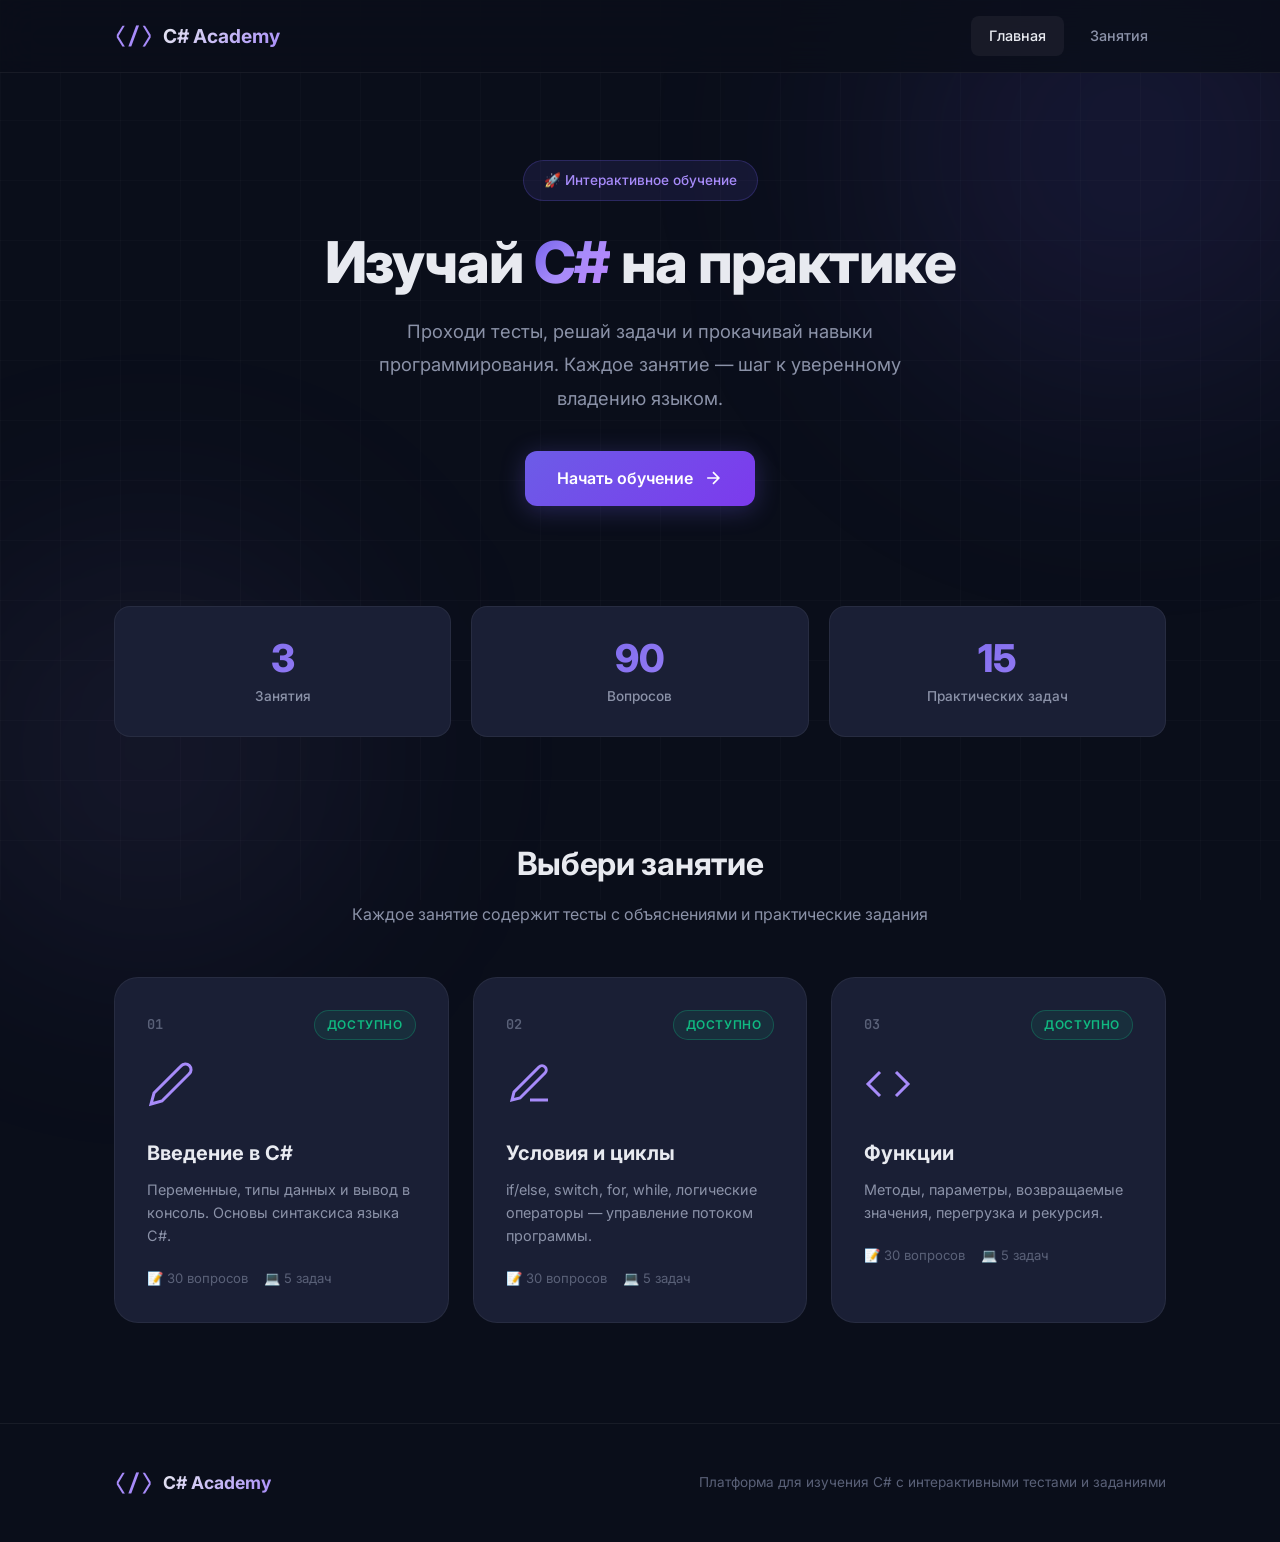
==== index.html @ c6ba6c0a "first commit" ====
<!DOCTYPE html>
<html lang="ru">
<head>
    <meta charset="UTF-8">
    <meta name="viewport" content="width=device-width, initial-scale=1.0">
    <title>C# Academy — Тестирование и практика</title>
    <meta name="description" content="Интерактивная платформа для изучения C#. Тесты, задания и практика по программированию.">
    <link rel="preconnect" href="https://fonts.googleapis.com">
    <link rel="preconnect" href="https://fonts.gstatic.com" crossorigin>
    <link href="https://fonts.googleapis.com/css2?family=Inter:wght@300;400;500;600;700;800&family=JetBrains+Mono:wght@400;500;600&display=swap" rel="stylesheet">
    <link rel="stylesheet" href="style.css">
</head>
<body>
    <!-- Animated background -->
    <div class="bg-grid"></div>
    <div class="bg-glow bg-glow-1"></div>
    <div class="bg-glow bg-glow-2"></div>

    <!-- Header -->
    <header class="header">
        <div class="container">
            <a href="index.html" class="logo">
                <span class="logo-icon">⟨/⟩</span>
                <span class="logo-text">C# Academy</span>
            </a>
            <nav class="nav">
                <a href="index.html" class="nav-link active">Главная</a>
                <a href="#lessons" class="nav-link">Занятия</a>
            </nav>
        </div>
    </header>

    <!-- Hero Section -->
    <section class="hero">
        <div class="container">
            <div class="hero-badge">🚀 Интерактивное обучение</div>
            <h1 class="hero-title">
                Изучай <span class="gradient-text">C#</span> на практике
            </h1>
            <p class="hero-subtitle">
                Проходи тесты, решай задачи и прокачивай навыки программирования. 
                Каждое занятие — шаг к уверенному владению языком.
            </p>
            <a href="#lessons" class="hero-btn">
                <span>Начать обучение</span>
                <svg width="20" height="20" viewBox="0 0 24 24" fill="none" stroke="currentColor" stroke-width="2">
                    <path d="M5 12h14M12 5l7 7-7 7"/>
                </svg>
            </a>
        </div>
    </section>

    <!-- Stats -->
    <section class="stats">
        <div class="container">
            <div class="stats-grid">
                <div class="stat-card">
                    <div class="stat-number">3</div>
                    <div class="stat-label">Занятия</div>
                </div>
                <div class="stat-card">
                    <div class="stat-number">90</div>
                    <div class="stat-label">Вопросов</div>
                </div>
                <div class="stat-card">
                    <div class="stat-number">15</div>
                    <div class="stat-label">Практических задач</div>
                </div>
            </div>
        </div>
    </section>

    <!-- Lessons -->
    <section class="lessons" id="lessons">
        <div class="container">
            <h2 class="section-title">Выбери занятие</h2>
            <p class="section-subtitle">Каждое занятие содержит тесты с объяснениями и практические задания</p>
            
            <div class="lessons-grid">
                <!-- Lesson 1 -->
                <a href="lesson1.html" class="lesson-card" style="--delay: 0.1s">
                    <div class="lesson-card-header">
                        <span class="lesson-number">01</span>
                        <span class="lesson-status available">Доступно</span>
                    </div>
                    <div class="lesson-card-icon">
                        <svg width="48" height="48" viewBox="0 0 24 24" fill="none" stroke="currentColor" stroke-width="1.5">
                            <path d="M17 3a2.85 2.83 0 1 1 4 4L7.5 20.5 2 22l1.5-5.5Z"/>
                        </svg>
                    </div>
                    <h3 class="lesson-card-title">Введение в C#</h3>
                    <p class="lesson-card-desc">Переменные, типы данных и вывод в консоль. Основы синтаксиса языка C#.</p>
                    <div class="lesson-card-meta">
                        <span>📝 30 вопросов</span>
                        <span>💻 5 задач</span>
                    </div>
                    <div class="lesson-card-arrow">
                        <svg width="24" height="24" viewBox="0 0 24 24" fill="none" stroke="currentColor" stroke-width="2">
                            <path d="M5 12h14M12 5l7 7-7 7"/>
                        </svg>
                    </div>
                </a>

                <!-- Lesson 2 -->
                <a href="lesson2.html" class="lesson-card" style="--delay: 0.2s">
                    <div class="lesson-card-header">
                        <span class="lesson-number">02</span>
                        <span class="lesson-status available">Доступно</span>
                    </div>
                    <div class="lesson-card-icon">
                        <svg width="48" height="48" viewBox="0 0 24 24" fill="none" stroke="currentColor" stroke-width="1.5">
                            <path d="M12 20h9"/><path d="M16.5 3.5a2.12 2.12 0 0 1 3 3L7 19l-4 1 1-4Z"/>
                        </svg>
                    </div>
                    <h3 class="lesson-card-title">Условия и циклы</h3>
                    <p class="lesson-card-desc">if/else, switch, for, while, логические операторы — управление потоком программы.</p>
                    <div class="lesson-card-meta">
                        <span>📝 30 вопросов</span>
                        <span>💻 5 задач</span>
                    </div>
                    <div class="lesson-card-arrow">
                        <svg width="24" height="24" viewBox="0 0 24 24" fill="none" stroke="currentColor" stroke-width="2">
                            <path d="M5 12h14M12 5l7 7-7 7"/>
                        </svg>
                    </div>
                </a>

                <!-- Lesson 3 -->
                <a href="lesson3.html" class="lesson-card" style="--delay: 0.3s">
                    <div class="lesson-card-header">
                        <span class="lesson-number">03</span>
                        <span class="lesson-status available">Доступно</span>
                    </div>
                    <div class="lesson-card-icon">
                        <svg width="48" height="48" viewBox="0 0 24 24" fill="none" stroke="currentColor" stroke-width="1.5">
                            <polyline points="16 18 22 12 16 6"/>
                            <polyline points="8 6 2 12 8 18"/>
                        </svg>
                    </div>
                    <h3 class="lesson-card-title">Функции</h3>
                    <p class="lesson-card-desc">Методы, параметры, возвращаемые значения, перегрузка и рекурсия.</p>
                    <div class="lesson-card-meta">
                        <span>📝 30 вопросов</span>
                        <span>💻 5 задач</span>
                    </div>
                    <div class="lesson-card-arrow">
                        <svg width="24" height="24" viewBox="0 0 24 24" fill="none" stroke="currentColor" stroke-width="2">
                            <path d="M5 12h14M12 5l7 7-7 7"/>
                        </svg>
                    </div>
                </a>
            </div>
        </div>
    </section>

    <!-- Footer -->
    <footer class="footer">
        <div class="container">
            <div class="footer-content">
                <div class="footer-logo">
                    <span class="logo-icon">⟨/⟩</span>
                    <span class="logo-text">C# Academy</span>
                </div>
                <p class="footer-text">Платформа для изучения C# с интерактивными тестами и заданиями</p>
            </div>
        </div>
    </footer>

    <script src="script.js"></script>
</body>
</html>
---- style.css ----
/* ===== Design Tokens ===== */
:root {
    /* Colors */
    --bg-primary: #0a0e1a;
    --bg-secondary: #111827;
    --bg-card: #1a1f35;
    --bg-card-hover: #222845;
    --bg-code: #0d1117;

    --text-primary: #e8eaf0;
    --text-secondary: #8b92a8;
    --text-muted: #5a6178;

    --accent-primary: #6c5ce7;
    --accent-secondary: #a78bfa;
    --accent-glow: rgba(108, 92, 231, 0.3);

    --success: #10b981;
    --success-bg: rgba(16, 185, 129, 0.1);
    --success-border: rgba(16, 185, 129, 0.3);

    --error: #ef4444;
    --error-bg: rgba(239, 68, 68, 0.1);
    --error-border: rgba(239, 68, 68, 0.3);

    --warning: #f59e0b;

    --border: rgba(255, 255, 255, 0.06);
    --border-hover: rgba(255, 255, 255, 0.12);

    /* Typography */
    --font-main: 'Inter', -apple-system, BlinkMacSystemFont, sans-serif;
    --font-mono: 'JetBrains Mono', 'Fira Code', monospace;

    /* Spacing */
    --container-width: 1100px;
    --section-gap: 100px;

    /* Radius */
    --radius-sm: 8px;
    --radius-md: 12px;
    --radius-lg: 16px;
    --radius-xl: 24px;

    /* Transitions */
    --transition: 0.3s cubic-bezier(0.4, 0, 0.2, 1);
    --transition-bounce: 0.5s cubic-bezier(0.34, 1.56, 0.64, 1);
}

/* ===== Reset & Base ===== */
*,
*::before,
*::after {
    margin: 0;
    padding: 0;
    box-sizing: border-box;
}

html {
    scroll-behavior: smooth;
    scrollbar-width: thin;
    scrollbar-color: var(--accent-primary) var(--bg-secondary);
}

body {
    font-family: var(--font-main);
    background: var(--bg-primary);
    color: var(--text-primary);
    line-height: 1.7;
    min-height: 100vh;
    overflow-x: hidden;
    -webkit-font-smoothing: antialiased;
}

a {
    text-decoration: none;
    color: inherit;
}

img {
    max-width: 100%;
}

/* ===== Animated Background ===== */
.bg-grid {
    position: fixed;
    inset: 0;
    background-image:
        linear-gradient(rgba(255, 255, 255, 0.02) 1px, transparent 1px),
        linear-gradient(90deg, rgba(255, 255, 255, 0.02) 1px, transparent 1px);
    background-size: 60px 60px;
    z-index: 0;
    pointer-events: none;
}

.bg-glow {
    position: fixed;
    border-radius: 50%;
    filter: blur(120px);
    z-index: 0;
    pointer-events: none;
    animation: floatGlow 15s ease-in-out infinite alternate;
}

.bg-glow-1 {
    width: 500px;
    height: 500px;
    background: rgba(108, 92, 231, 0.12);
    top: -100px;
    right: -100px;
}

.bg-glow-2 {
    width: 400px;
    height: 400px;
    background: rgba(167, 139, 250, 0.08);
    bottom: -50px;
    left: -50px;
    animation-delay: -7s;
}

@keyframes floatGlow {
    0% { transform: translate(0, 0) scale(1); }
    100% { transform: translate(40px, -40px) scale(1.15); }
}

/* ===== Container ===== */
.container {
    max-width: var(--container-width);
    margin: 0 auto;
    padding: 0 24px;
    position: relative;
    z-index: 1;
}

/* ===== Header ===== */
.header {
    position: fixed;
    top: 0;
    left: 0;
    right: 0;
    z-index: 100;
    padding: 16px 0;
    background: rgba(10, 14, 26, 0.8);
    backdrop-filter: blur(20px);
    border-bottom: 1px solid var(--border);
    transition: var(--transition);
}

.header .container {
    display: flex;
    align-items: center;
    justify-content: space-between;
}

.logo {
    display: flex;
    align-items: center;
    gap: 10px;
    font-weight: 700;
    font-size: 1.2rem;
    transition: var(--transition);
}

.logo:hover {
    transform: scale(1.03);
}

.logo-icon {
    font-family: var(--font-mono);
    color: var(--accent-secondary);
    font-size: 1.4rem;
}

.logo-text {
    background: linear-gradient(135deg, var(--text-primary), var(--accent-secondary));
    -webkit-background-clip: text;
    -webkit-text-fill-color: transparent;
    background-clip: text;
}

.nav {
    display: flex;
    gap: 8px;
}

.nav-link {
    padding: 8px 18px;
    border-radius: var(--radius-sm);
    font-size: 0.9rem;
    font-weight: 500;
    color: var(--text-secondary);
    transition: var(--transition);
}

.nav-link:hover,
.nav-link.active {
    color: var(--text-primary);
    background: rgba(255, 255, 255, 0.05);
}

/* ===== Hero ===== */
.hero {
    padding: 160px 0 60px;
    text-align: center;
}

.hero-badge {
    display: inline-block;
    padding: 8px 20px;
    background: rgba(108, 92, 231, 0.12);
    border: 1px solid rgba(108, 92, 231, 0.25);
    border-radius: 50px;
    font-size: 0.85rem;
    font-weight: 500;
    color: var(--accent-secondary);
    margin-bottom: 28px;
    animation: fadeInUp 0.6s ease-out;
}

.hero-title {
    font-size: clamp(2.4rem, 5vw, 3.6rem);
    font-weight: 800;
    line-height: 1.15;
    margin-bottom: 20px;
    letter-spacing: -0.02em;
    animation: fadeInUp 0.6s ease-out 0.1s both;
}

.gradient-text {
    background: linear-gradient(135deg, var(--accent-primary), var(--accent-secondary), #c084fc);
    -webkit-background-clip: text;
    -webkit-text-fill-color: transparent;
    background-clip: text;
}

.hero-subtitle {
    font-size: 1.15rem;
    color: var(--text-secondary);
    max-width: 560px;
    margin: 0 auto 36px;
    line-height: 1.8;
    animation: fadeInUp 0.6s ease-out 0.2s both;
}

.hero-btn {
    display: inline-flex;
    align-items: center;
    gap: 10px;
    padding: 14px 32px;
    background: linear-gradient(135deg, var(--accent-primary), #7c3aed);
    color: white;
    font-weight: 600;
    font-size: 1rem;
    border-radius: var(--radius-md);
    transition: var(--transition);
    box-shadow: 0 4px 24px rgba(108, 92, 231, 0.3);
    animation: fadeInUp 0.6s ease-out 0.3s both;
}

.hero-btn:hover {
    transform: translateY(-2px);
    box-shadow: 0 8px 32px rgba(108, 92, 231, 0.45);
}

/* ===== Stats ===== */
.stats {
    padding: 40px 0 var(--section-gap);
}

.stats-grid {
    display: grid;
    grid-template-columns: repeat(3, 1fr);
    gap: 20px;
}

.stat-card {
    text-align: center;
    padding: 28px 20px;
    background: var(--bg-card);
    border: 1px solid var(--border);
    border-radius: var(--radius-lg);
    transition: var(--transition);
}

.stat-card:hover {
    border-color: var(--border-hover);
    transform: translateY(-2px);
}

.stat-number {
    font-size: 2.4rem;
    font-weight: 800;
    background: linear-gradient(135deg, var(--accent-primary), var(--accent-secondary));
    -webkit-background-clip: text;
    -webkit-text-fill-color: transparent;
    background-clip: text;
    line-height: 1.2;
}

.stat-label {
    font-size: 0.85rem;
    color: var(--text-secondary);
    margin-top: 4px;
    font-weight: 500;
}

/* ===== Lessons ===== */
.lessons {
    padding-bottom: var(--section-gap);
}

.section-title {
    font-size: 2rem;
    font-weight: 700;
    text-align: center;
    margin-bottom: 10px;
    letter-spacing: -0.01em;
}

.section-subtitle {
    text-align: center;
    color: var(--text-secondary);
    font-size: 1rem;
    margin-bottom: 48px;
}

.lessons-grid {
    display: grid;
    grid-template-columns: repeat(auto-fill, minmax(320px, 1fr));
    gap: 24px;
}

.lesson-card {
    position: relative;
    padding: 32px;
    background: var(--bg-card);
    border: 1px solid var(--border);
    border-radius: var(--radius-xl);
    transition: var(--transition);
    overflow: hidden;
    animation: fadeInUp 0.6s ease-out calc(var(--delay, 0s)) both;
}

.lesson-card::before {
    content: '';
    position: absolute;
    inset: 0;
    background: linear-gradient(135deg, rgba(108, 92, 231, 0.05), transparent 60%);
    opacity: 0;
    transition: var(--transition);
}

.lesson-card:not(.locked):hover {
    border-color: rgba(108, 92, 231, 0.3);
    transform: translateY(-4px);
    box-shadow: 0 12px 40px rgba(108, 92, 231, 0.12);
}

.lesson-card:not(.locked):hover::before {
    opacity: 1;
}

.lesson-card.locked {
    opacity: 0.5;
    cursor: not-allowed;
}

.lesson-card-header {
    display: flex;
    align-items: center;
    justify-content: space-between;
    margin-bottom: 20px;
    position: relative;
    z-index: 1;
}

.lesson-number {
    font-family: var(--font-mono);
    font-size: 0.85rem;
    font-weight: 600;
    color: var(--text-muted);
}

.lesson-status {
    padding: 4px 12px;
    border-radius: 50px;
    font-size: 0.75rem;
    font-weight: 600;
    text-transform: uppercase;
    letter-spacing: 0.05em;
}

.lesson-status.available {
    background: var(--success-bg);
    color: var(--success);
    border: 1px solid var(--success-border);
}

.lesson-status.locked-status {
    background: rgba(255, 255, 255, 0.05);
    color: var(--text-muted);
    border: 1px solid var(--border);
}

.lesson-card-icon {
    margin-bottom: 20px;
    color: var(--accent-secondary);
    position: relative;
    z-index: 1;
}

.lesson-card-title {
    font-size: 1.25rem;
    font-weight: 700;
    margin-bottom: 8px;
    position: relative;
    z-index: 1;
}

.lesson-card-desc {
    font-size: 0.9rem;
    color: var(--text-secondary);
    line-height: 1.6;
    margin-bottom: 20px;
    position: relative;
    z-index: 1;
}

.lesson-card-meta {
    display: flex;
    gap: 16px;
    font-size: 0.82rem;
    color: var(--text-muted);
    position: relative;
    z-index: 1;
}

.lesson-card-arrow {
    position: absolute;
    bottom: 28px;
    right: 28px;
    color: var(--accent-secondary);
    opacity: 0;
    transform: translateX(-8px);
    transition: var(--transition);
}

.lesson-card:not(.locked):hover .lesson-card-arrow {
    opacity: 1;
    transform: translateX(0);
}

/* ===== Footer ===== */
.footer {
    padding: 40px 0;
    border-top: 1px solid var(--border);
}

.footer-content {
    display: flex;
    align-items: center;
    justify-content: space-between;
}

.footer-logo {
    display: flex;
    align-items: center;
    gap: 10px;
    font-weight: 700;
    font-size: 1.1rem;
}

.footer-text {
    font-size: 0.85rem;
    color: var(--text-muted);
}

/* ===== Lesson Page ===== */
.lesson-hero {
    padding: 120px 0 48px;
}

.breadcrumb {
    display: flex;
    align-items: center;
    gap: 8px;
    font-size: 0.85rem;
    color: var(--text-muted);
    margin-bottom: 24px;
}

.breadcrumb a {
    color: var(--accent-secondary);
    transition: var(--transition);
}

.breadcrumb a:hover {
    color: var(--text-primary);
}

.breadcrumb-sep {
    opacity: 0.4;
}

.lesson-hero-title {
    font-size: clamp(1.8rem, 4vw, 2.6rem);
    font-weight: 800;
    margin-bottom: 12px;
    letter-spacing: -0.02em;
}

.lesson-hero-desc {
    font-size: 1.05rem;
    color: var(--text-secondary);
    max-width: 600px;
    line-height: 1.7;
}

/* Section Nav */
.section-nav {
    display: flex;
    gap: 8px;
    padding: 24px 0 48px;
    position: sticky;
    top: 65px;
    z-index: 50;
    background: rgba(10, 14, 26, 0.85);
    backdrop-filter: blur(20px);
}

.section-nav-btn {
    padding: 10px 24px;
    border-radius: var(--radius-sm);
    font-size: 0.9rem;
    font-weight: 600;
    color: var(--text-secondary);
    background: var(--bg-card);
    border: 1px solid var(--border);
    cursor: pointer;
    transition: var(--transition);
    font-family: var(--font-main);
}

.section-nav-btn:hover {
    color: var(--text-primary);
    border-color: var(--border-hover);
}

.section-nav-btn.active {
    background: linear-gradient(135deg, var(--accent-primary), #7c3aed);
    color: white;
    border-color: transparent;
}

/* Progress */
.progress-bar-wrapper {
    padding-bottom: 32px;
}

.progress-info {
    display: flex;
    justify-content: space-between;
    align-items: center;
    margin-bottom: 10px;
}

.progress-label {
    font-size: 0.85rem;
    font-weight: 600;
    color: var(--text-secondary);
}

.progress-count {
    font-size: 0.85rem;
    font-weight: 600;
    font-family: var(--font-mono);
    color: var(--accent-secondary);
}

.progress-track {
    height: 6px;
    background: var(--bg-card);
    border-radius: 50px;
    overflow: hidden;
}

.progress-fill {
    height: 100%;
    background: linear-gradient(90deg, var(--accent-primary), var(--accent-secondary));
    border-radius: 50px;
    width: 0%;
    transition: width 0.5s cubic-bezier(0.4, 0, 0.2, 1);
}

/* Quiz */
.quiz-section,
.practice-section {
    padding-bottom: var(--section-gap);
}

.quiz-question {
    background: var(--bg-card);
    border: 1px solid var(--border);
    border-radius: var(--radius-xl);
    padding: 32px;
    margin-bottom: 20px;
    transition: var(--transition);
    animation: fadeInUp 0.4s ease-out both;
}

.quiz-question.answered-correct {
    border-color: var(--success-border);
}

.quiz-question.answered-wrong {
    border-color: var(--error-border);
}

.question-header {
    display: flex;
    align-items: center;
    gap: 14px;
    margin-bottom: 18px;
}

.question-num {
    width: 36px;
    height: 36px;
    display: flex;
    align-items: center;
    justify-content: center;
    background: rgba(108, 92, 231, 0.12);
    border: 1px solid rgba(108, 92, 231, 0.25);
    border-radius: var(--radius-sm);
    font-family: var(--font-mono);
    font-size: 0.85rem;
    font-weight: 700;
    color: var(--accent-secondary);
    flex-shrink: 0;
}

.question-text {
    font-size: 1.05rem;
    font-weight: 600;
    line-height: 1.6;
}

.question-code {
    background: var(--bg-code);
    border: 1px solid var(--border);
    border-radius: var(--radius-md);
    padding: 16px 20px;
    margin-bottom: 20px;
    font-family: var(--font-mono);
    font-size: 0.88rem;
    line-height: 1.8;
    overflow-x: auto;
    color: #c9d1d9;
    white-space: pre;
}

.question-code .keyword {
    color: #ff7b72;
}

.question-code .type {
    color: #79c0ff;
}

.question-code .string {
    color: #a5d6ff;
}

.question-code .comment {
    color: #6e7681;
}

.question-code .method {
    color: #d2a8ff;
}

.question-code .number {
    color: #79c0ff;
}

/* Options */
.options {
    display: flex;
    flex-direction: column;
    gap: 10px;
}

.option {
    display: flex;
    align-items: center;
    gap: 14px;
    padding: 14px 18px;
    background: rgba(255, 255, 255, 0.02);
    border: 1px solid var(--border);
    border-radius: var(--radius-md);
    cursor: pointer;
    transition: var(--transition);
    font-size: 0.95rem;
}

.option:hover:not(.disabled) {
    border-color: var(--border-hover);
    background: rgba(255, 255, 255, 0.04);
}

.option.disabled {
    cursor: default;
}

.option-marker {
    width: 28px;
    height: 28px;
    display: flex;
    align-items: center;
    justify-content: center;
    border-radius: var(--radius-sm);
    background: rgba(255, 255, 255, 0.05);
    border: 1px solid var(--border);
    font-family: var(--font-mono);
    font-size: 0.78rem;
    font-weight: 600;
    color: var(--text-muted);
    flex-shrink: 0;
    transition: var(--transition);
}

.option.selected.correct .option-marker {
    background: var(--success-bg);
    border-color: var(--success);
    color: var(--success);
}

.option.correct-reveal .option-marker {
    background: var(--success-bg);
    border-color: var(--success);
    color: var(--success);
}

.option.selected.wrong .option-marker {
    background: var(--error-bg);
    border-color: var(--error);
    color: var(--error);
}

.option.selected.correct,
.option.correct-reveal {
    border-color: var(--success-border);
    background: var(--success-bg);
}

.option.selected.wrong {
    border-color: var(--error-border);
    background: var(--error-bg);
}

.option-text {
    flex: 1;
}

.option-text code {
    font-family: var(--font-mono);
    font-size: 0.88em;
    background: rgba(255, 255, 255, 0.06);
    padding: 2px 6px;
    border-radius: 4px;
}

/* Explanation */
.explanation {
    margin-top: 16px;
    padding: 16px 20px;
    background: rgba(108, 92, 231, 0.06);
    border: 1px solid rgba(108, 92, 231, 0.15);
    border-radius: var(--radius-md);
    font-size: 0.9rem;
    line-height: 1.7;
    color: var(--text-secondary);
    display: none;
    animation: fadeIn 0.3s ease-out;
}

.explanation.show {
    display: block;
}

.explanation-label {
    font-weight: 700;
    color: var(--accent-secondary);
    margin-bottom: 6px;
    font-size: 0.8rem;
    text-transform: uppercase;
    letter-spacing: 0.05em;
}

.explanation code {
    font-family: var(--font-mono);
    font-size: 0.88em;
    background: rgba(255, 255, 255, 0.06);
    padding: 2px 6px;
    border-radius: 4px;
    color: var(--accent-secondary);
}

/* Practice */
.practice-title {
    font-size: 1.6rem;
    font-weight: 700;
    margin-bottom: 8px;
}

.practice-subtitle {
    color: var(--text-secondary);
    font-size: 0.95rem;
    margin-bottom: 36px;
    line-height: 1.7;
}

.practice-task {
    background: var(--bg-card);
    border: 1px solid var(--border);
    border-radius: var(--radius-xl);
    padding: 32px;
    margin-bottom: 20px;
    animation: fadeInUp 0.4s ease-out both;
}




.task-num {
    width: 36px;
    height: 36px;
    display: flex;
    align-items: center;
    justify-content: center;
    background: rgba(16, 185, 129, 0.12);
    border: 1px solid rgba(16, 185, 129, 0.25);
    border-radius: var(--radius-sm);
    font-family: var(--font-mono);
    font-size: 0.85rem;
    font-weight: 700;
    color: var(--success);
    flex-shrink: 0;
}

.task-title {
    font-size: 1.1rem;
    font-weight: 700;
}

.task-desc {
    font-size: 0.95rem;
    color: var(--text-secondary);
    line-height: 1.7;
    margin-bottom: 16px;
}

.task-example {
    background: var(--bg-code);
    border: 1px solid var(--border);
    border-radius: var(--radius-md);
    padding: 16px 20px;
    font-family: var(--font-mono);
    font-size: 0.85rem;
    line-height: 1.8;
    color: #c9d1d9;
}

.task-example-label {
    font-size: 0.75rem;
    font-weight: 700;
    color: var(--text-muted);
    text-transform: uppercase;
    letter-spacing: 0.08em;
    margin-bottom: 8px;
}

.task-io {
    display: grid;
    grid-template-columns: 1fr 1fr;
    gap: 12px;
    margin-top: 4px;
}

.task-io-block {
    background: var(--bg-code);
    border: 1px solid var(--border);
    border-radius: var(--radius-md);
    padding: 14px 16px;
}

.task-io-label {
    font-size: 0.72rem;
    font-weight: 700;
    color: var(--success);
    text-transform: uppercase;
    letter-spacing: 0.08em;
    margin-bottom: 6px;
}

.task-io-content {
    font-family: var(--font-mono);
    font-size: 0.85rem;
    color: #c9d1d9;
    white-space: pre;
    line-height: 1.6;
}

/* Score */
.score-card {
    background: var(--bg-card);
    border: 1px solid var(--border);
    border-radius: var(--radius-xl);
    padding: 40px;
    text-align: center;
    margin-bottom: 40px;
    display: none;
}

.score-card.show {
    display: block;
    animation: fadeInUp 0.5s ease-out;
}

.score-emoji {
    font-size: 3rem;
    margin-bottom: 16px;
}

.score-text {
    font-size: 1.4rem;
    font-weight: 700;
    margin-bottom: 8px;
}

.score-detail {
    font-size: 1rem;
    color: var(--text-secondary);
}

.score-number {
    font-family: var(--font-mono);
    font-weight: 700;
    color: var(--accent-secondary);
}

/* ===== Animations ===== */
@keyframes fadeInUp {
    from {
        opacity: 0;
        transform: translateY(16px);
    }
    to {
        opacity: 1;
        transform: translateY(0);
    }
}

@keyframes fadeIn {
    from { opacity: 0; }
    to { opacity: 1; }
}

@keyframes scaleIn {
    from {
        opacity: 0;
        transform: scale(0.9);
    }
    to {
        opacity: 1;
        transform: scale(1);
    }
}

/* ===== Practice Task Extras ===== */
.task-header {
    display: flex;
    align-items: center;
    gap: 14px;
    margin-bottom: 16px;
    flex-wrap: wrap;
}

.task-meta-badges {
    display: flex;
    gap: 8px;
    margin-left: auto;
}

.task-difficulty {
    padding: 3px 10px;
    border-radius: 50px;
    font-size: 0.72rem;
    font-weight: 700;
    text-transform: uppercase;
    letter-spacing: 0.04em;
}

.difficulty-easy {
    background: var(--success-bg);
    color: var(--success);
    border: 1px solid var(--success-border);
}

.difficulty-medium {
    background: rgba(245, 158, 11, 0.1);
    color: #f59e0b;
    border: 1px solid rgba(245, 158, 11, 0.3);
}

.difficulty-hard {
    background: var(--error-bg);
    color: var(--error);
    border: 1px solid var(--error-border);
}

.task-points-badge {
    padding: 3px 10px;
    border-radius: 50px;
    font-size: 0.72rem;
    font-weight: 700;
    background: rgba(108, 92, 231, 0.12);
    color: var(--accent-secondary);
    border: 1px solid rgba(108, 92, 231, 0.25);
}

/* Task Action Buttons */
.task-actions {
    display: flex;
    gap: 12px;
    margin-top: 20px;
}

.task-btn {
    display: inline-flex;
    align-items: center;
    gap: 8px;
    padding: 10px 22px;
    border-radius: var(--radius-md);
    font-size: 0.9rem;
    font-weight: 600;
    font-family: var(--font-main);
    cursor: pointer;
    transition: var(--transition);
    border: 1px solid;
}

.task-btn-success {
    background: var(--success-bg);
    color: var(--success);
    border-color: var(--success-border);
}

.task-btn-success:hover {
    background: rgba(16, 185, 129, 0.2);
    border-color: var(--success);
    transform: translateY(-1px);
    box-shadow: 0 4px 16px rgba(16, 185, 129, 0.2);
}

.task-btn-fail {
    background: var(--error-bg);
    color: var(--error);
    border-color: var(--error-border);
}

.task-btn-fail:hover {
    background: rgba(239, 68, 68, 0.2);
    border-color: var(--error);
    transform: translateY(-1px);
    box-shadow: 0 4px 16px rgba(239, 68, 68, 0.2);
}

/* Task Result Badge */
.task-result-badge {
    display: flex;
    align-items: center;
    gap: 10px;
    margin-top: 20px;
    padding: 12px 18px;
    border-radius: var(--radius-md);
    font-size: 0.9rem;
    font-weight: 500;
    animation: fadeIn 0.3s ease-out;
}

.task-result-badge strong {
    font-weight: 700;
}

.result-success {
    background: var(--success-bg);
    color: var(--success);
    border: 1px solid var(--success-border);
}

.result-fail {
    background: var(--error-bg);
    color: var(--error);
    border: 1px solid var(--error-border);
}

.task-undo-btn {
    margin-left: auto;
    padding: 5px 14px;
    border-radius: var(--radius-sm);
    font-size: 0.78rem;
    font-weight: 600;
    font-family: var(--font-main);
    color: var(--text-secondary);
    background: rgba(255, 255, 255, 0.06);
    border: 1px solid var(--border);
    cursor: pointer;
    transition: var(--transition);
}

.task-undo-btn:hover {
    color: var(--text-primary);
    background: rgba(255, 255, 255, 0.1);
    border-color: var(--border-hover);
}

/* Task completed/failed states */
.practice-task.task-completed {
    border-color: var(--success-border);
}

.practice-task.task-failed {
    border-color: var(--error-border);
}

/* ===== Final Result Section ===== */
.result-section {
    padding-bottom: var(--section-gap);
}

.final-score-hero {
    text-align: center;
    padding: 48px 32px;
    background: var(--bg-card);
    border: 1px solid var(--border);
    border-radius: var(--radius-xl);
    margin-bottom: 32px;
    animation: scaleIn 0.5s ease-out;
}

.final-emoji {
    font-size: 4rem;
    margin-bottom: 16px;
    animation: fadeInUp 0.5s ease-out 0.1s both;
}

.final-message {
    font-size: 2rem;
    font-weight: 800;
    margin-bottom: 8px;
    animation: fadeInUp 0.5s ease-out 0.2s both;
}

.final-sub-message {
    font-size: 1rem;
    color: var(--text-secondary);
    max-width: 500px;
    margin: 0 auto 28px;
    line-height: 1.7;
    animation: fadeInUp 0.5s ease-out 0.3s both;
}

.final-total {
    display: inline-flex;
    align-items: baseline;
    gap: 4px;
    padding: 16px 36px;
    background: rgba(108, 92, 231, 0.1);
    border: 1px solid rgba(108, 92, 231, 0.2);
    border-radius: var(--radius-lg);
    animation: fadeInUp 0.5s ease-out 0.4s both;
}

.final-total-number {
    font-family: var(--font-mono);
    font-size: 2.8rem;
    font-weight: 800;
    background: linear-gradient(135deg, var(--accent-primary), var(--accent-secondary));
    -webkit-background-clip: text;
    -webkit-text-fill-color: transparent;
    background-clip: text;
    line-height: 1;
}

.final-total-sep {
    font-family: var(--font-mono);
    font-size: 1.8rem;
    color: var(--text-muted);
    font-weight: 300;
}

.final-total-max {
    font-family: var(--font-mono);
    font-size: 1.4rem;
    font-weight: 700;
    color: var(--text-secondary);
}

.final-total-label {
    font-size: 0.9rem;
    color: var(--text-muted);
    margin-left: 6px;
    font-weight: 500;
}

/* Breakdown */
.final-breakdown {
    display: flex;
    flex-direction: column;
    gap: 24px;
}

.breakdown-section {
    background: var(--bg-card);
    border: 1px solid var(--border);
    border-radius: var(--radius-xl);
    padding: 28px 32px;
    animation: fadeInUp 0.5s ease-out both;
}

.breakdown-header {
    display: flex;
    align-items: center;
    justify-content: space-between;
    margin-bottom: 14px;
}

.breakdown-title {
    font-size: 1.1rem;
    font-weight: 700;
}

.breakdown-score {
    font-family: var(--font-mono);
    font-size: 1rem;
    font-weight: 700;
    color: var(--accent-secondary);
}

.breakdown-bar {
    height: 8px;
    background: rgba(255, 255, 255, 0.06);
    border-radius: 50px;
    overflow: hidden;
    margin-bottom: 14px;
}

.breakdown-fill {
    height: 100%;
    background: linear-gradient(90deg, var(--accent-primary), var(--accent-secondary));
    border-radius: 50px;
    transition: width 0.8s cubic-bezier(0.4, 0, 0.2, 1);
}

.breakdown-fill-green {
    background: linear-gradient(90deg, #059669, var(--success));
}

.breakdown-detail {
    font-size: 0.85rem;
    color: var(--text-muted);
}

/* Result Table */
.result-table {
    margin-top: 8px;
}

.result-row {
    display: grid;
    grid-template-columns: 1fr 90px 60px 80px;
    align-items: center;
    padding: 10px 0;
    border-bottom: 1px solid var(--border);
    font-size: 0.88rem;
}

.result-row:last-child {
    border-bottom: none;
}

.result-row-header {
    color: var(--text-muted);
    font-weight: 700;
    font-size: 0.75rem;
    text-transform: uppercase;
    letter-spacing: 0.04em;
    padding-bottom: 8px;
}

.result-row-name {
    font-weight: 600;
    color: var(--text-primary);
}

.result-row-header .result-row-name {
    color: var(--text-muted);
    font-weight: 700;
}

.result-row-diff {
    font-size: 0.82rem;
    color: var(--text-secondary);
}

.result-row-max {
    font-family: var(--font-mono);
    font-size: 0.82rem;
    color: var(--text-muted);
}

.result-passed {
    font-family: var(--font-mono);
    font-weight: 700;
    color: var(--success);
}

.result-not-passed {
    font-family: var(--font-mono);
    font-weight: 700;
    color: var(--error);
}

.result-pending {
    font-family: var(--font-mono);
    color: var(--text-muted);
}

/* ===== Responsive ===== */
@media (max-width: 768px) {
    .stats-grid {
        grid-template-columns: repeat(3, 1fr);
        gap: 12px;
    }

    .stat-card {
        padding: 20px 12px;
    }

    .stat-number {
        font-size: 1.8rem;
    }

    .lessons-grid {
        grid-template-columns: 1fr;
    }

    .footer-content {
        flex-direction: column;
        text-align: center;
        gap: 12px;
    }

    .section-nav {
        overflow-x: auto;
        -webkit-overflow-scrolling: touch;
    }

    .task-io {
        grid-template-columns: 1fr;
    }

    .quiz-question,
    .practice-task {
        padding: 24px;
    }

    .task-meta-badges {
        margin-left: 0;
        width: 100%;
    }

    .task-actions {
        flex-direction: column;
    }

    .task-btn {
        justify-content: center;
    }

    .result-row {
        grid-template-columns: 1fr 70px 50px 65px;
        font-size: 0.82rem;
    }

    .final-score-hero {
        padding: 32px 20px;
    }

    .final-total-number {
        font-size: 2.2rem;
    }

    .breakdown-section {
        padding: 20px;
    }
}

@media (max-width: 480px) {
    .nav {
        display: none;
    }

    .hero {
        padding: 130px 0 40px;
    }

    .hero-btn {
        width: 100%;
        justify-content: center;
    }

    .section-nav-btn {
        padding: 8px 16px;
        font-size: 0.82rem;
        white-space: nowrap;
    }

    .final-message {
        font-size: 1.5rem;
    }
}
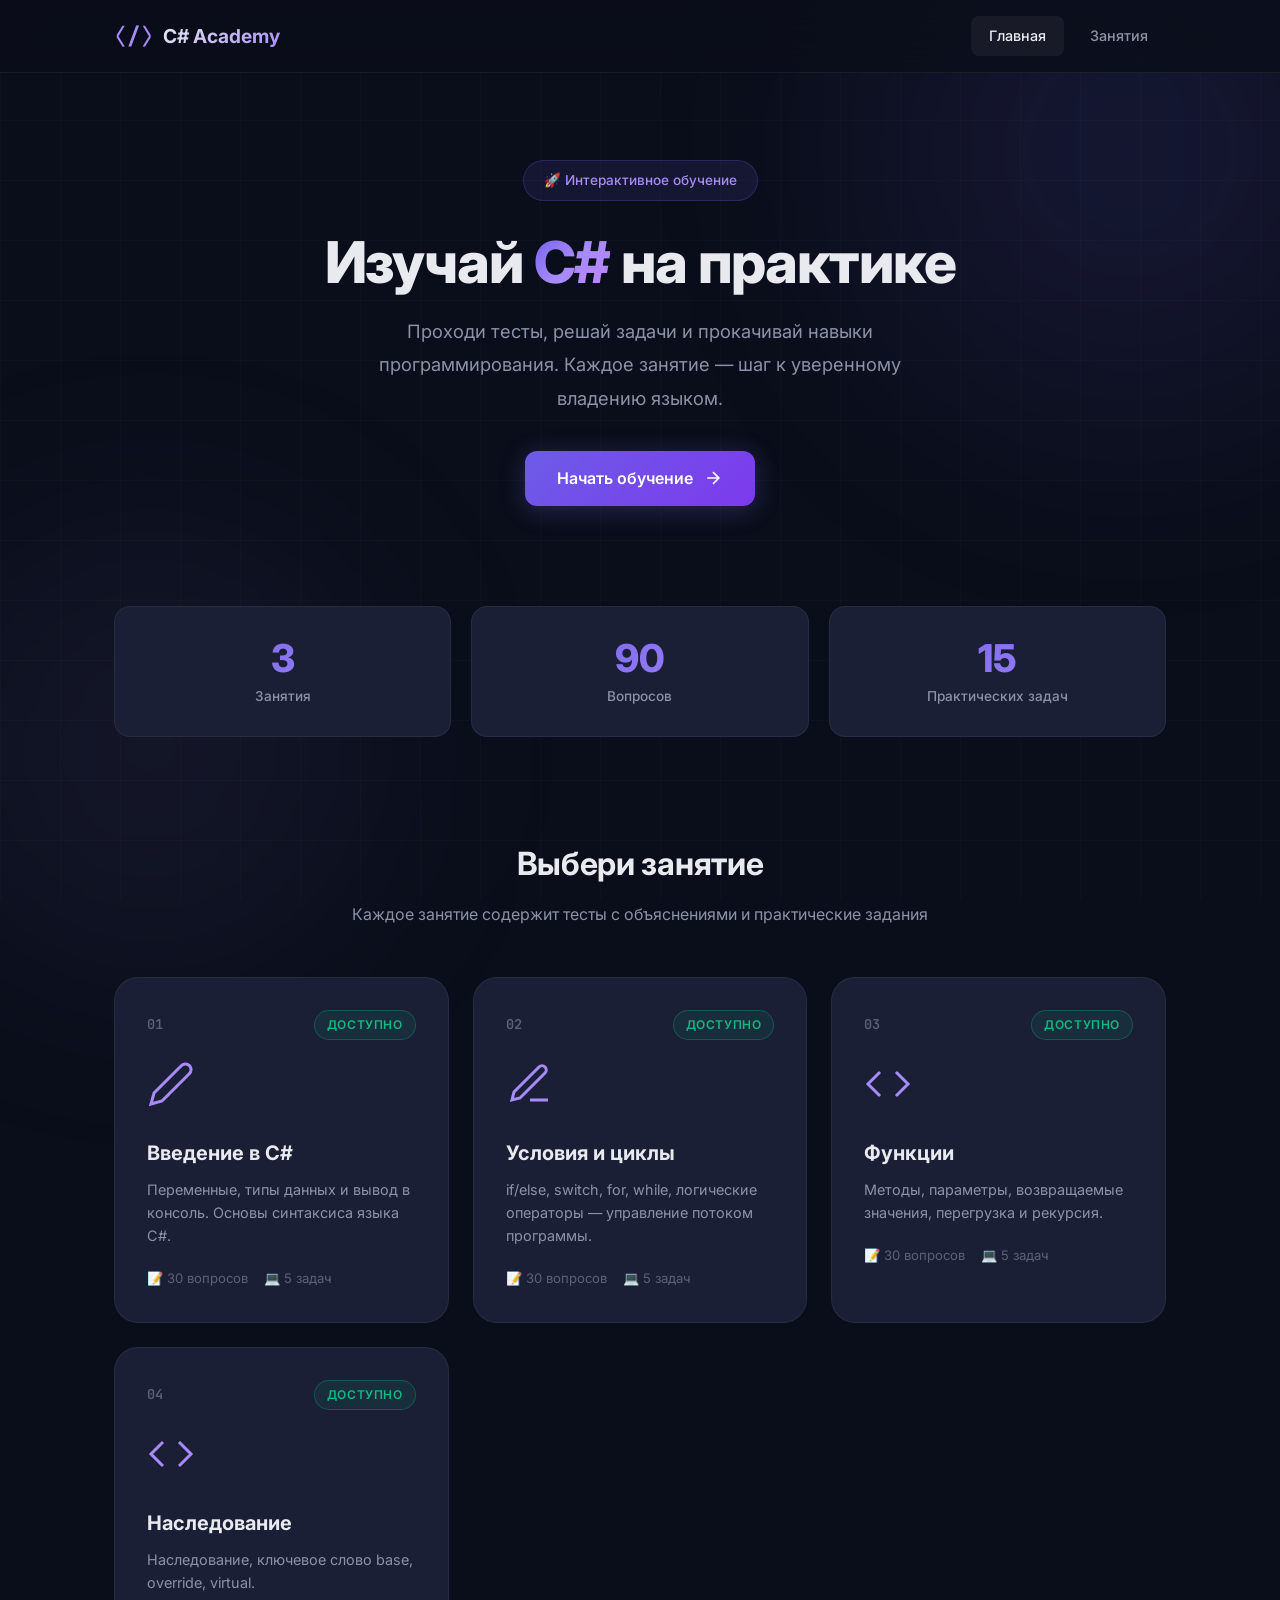
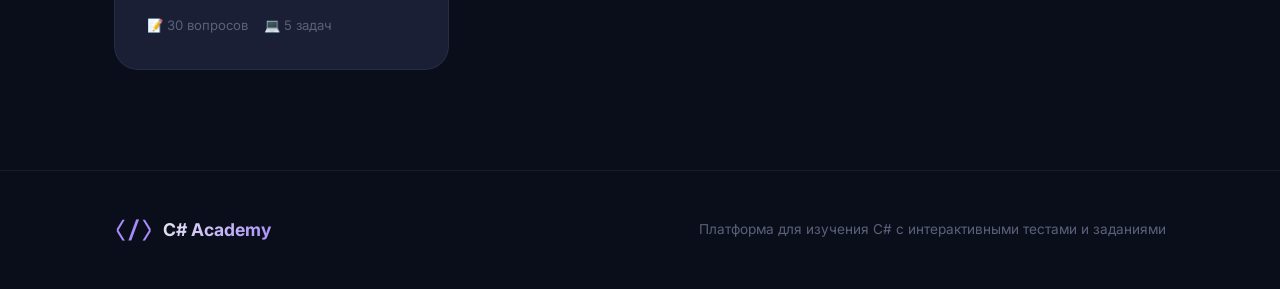
==== commit 24d54130: "new lessons" ====
--- a/index.html
+++ b/index.html
@@ -149,6 +149,31 @@
                         </svg>
                     </div>
                 </a>
+                <!-- Lesson 4 -->
+
+                <a href="lesson4.html" class="lesson-card" style="--delay: 0.3s">
+                    <div class="lesson-card-header">
+                        <span class="lesson-number">04</span>
+                        <span class="lesson-status available">Доступно</span>
+                    </div>
+                    <div class="lesson-card-icon">
+                        <svg width="48" height="48" viewBox="0 0 24 24" fill="none" stroke="currentColor" stroke-width="1.5">
+                            <polyline points="16 18 22 12 16 6"/>
+                            <polyline points="8 6 2 12 8 18"/>
+                        </svg>
+                    </div>
+                    <h3 class="lesson-card-title">Наследование</h3>
+                    <p class="lesson-card-desc">Наследование, ключевое слово base, override, virtual.</p>
+                    <div class="lesson-card-meta">
+                        <span>📝 30 вопросов</span>
+                        <span>💻 5 задач</span>
+                    </div>
+                    <div class="lesson-card-arrow">
+                        <svg width="24" height="24" viewBox="0 0 24 24" fill="none" stroke="currentColor" stroke-width="2">
+                            <path d="M5 12h14M12 5l7 7-7 7"/>
+                        </svg>
+                    </div>
+                </a>
             </div>
         </div>
     </section>
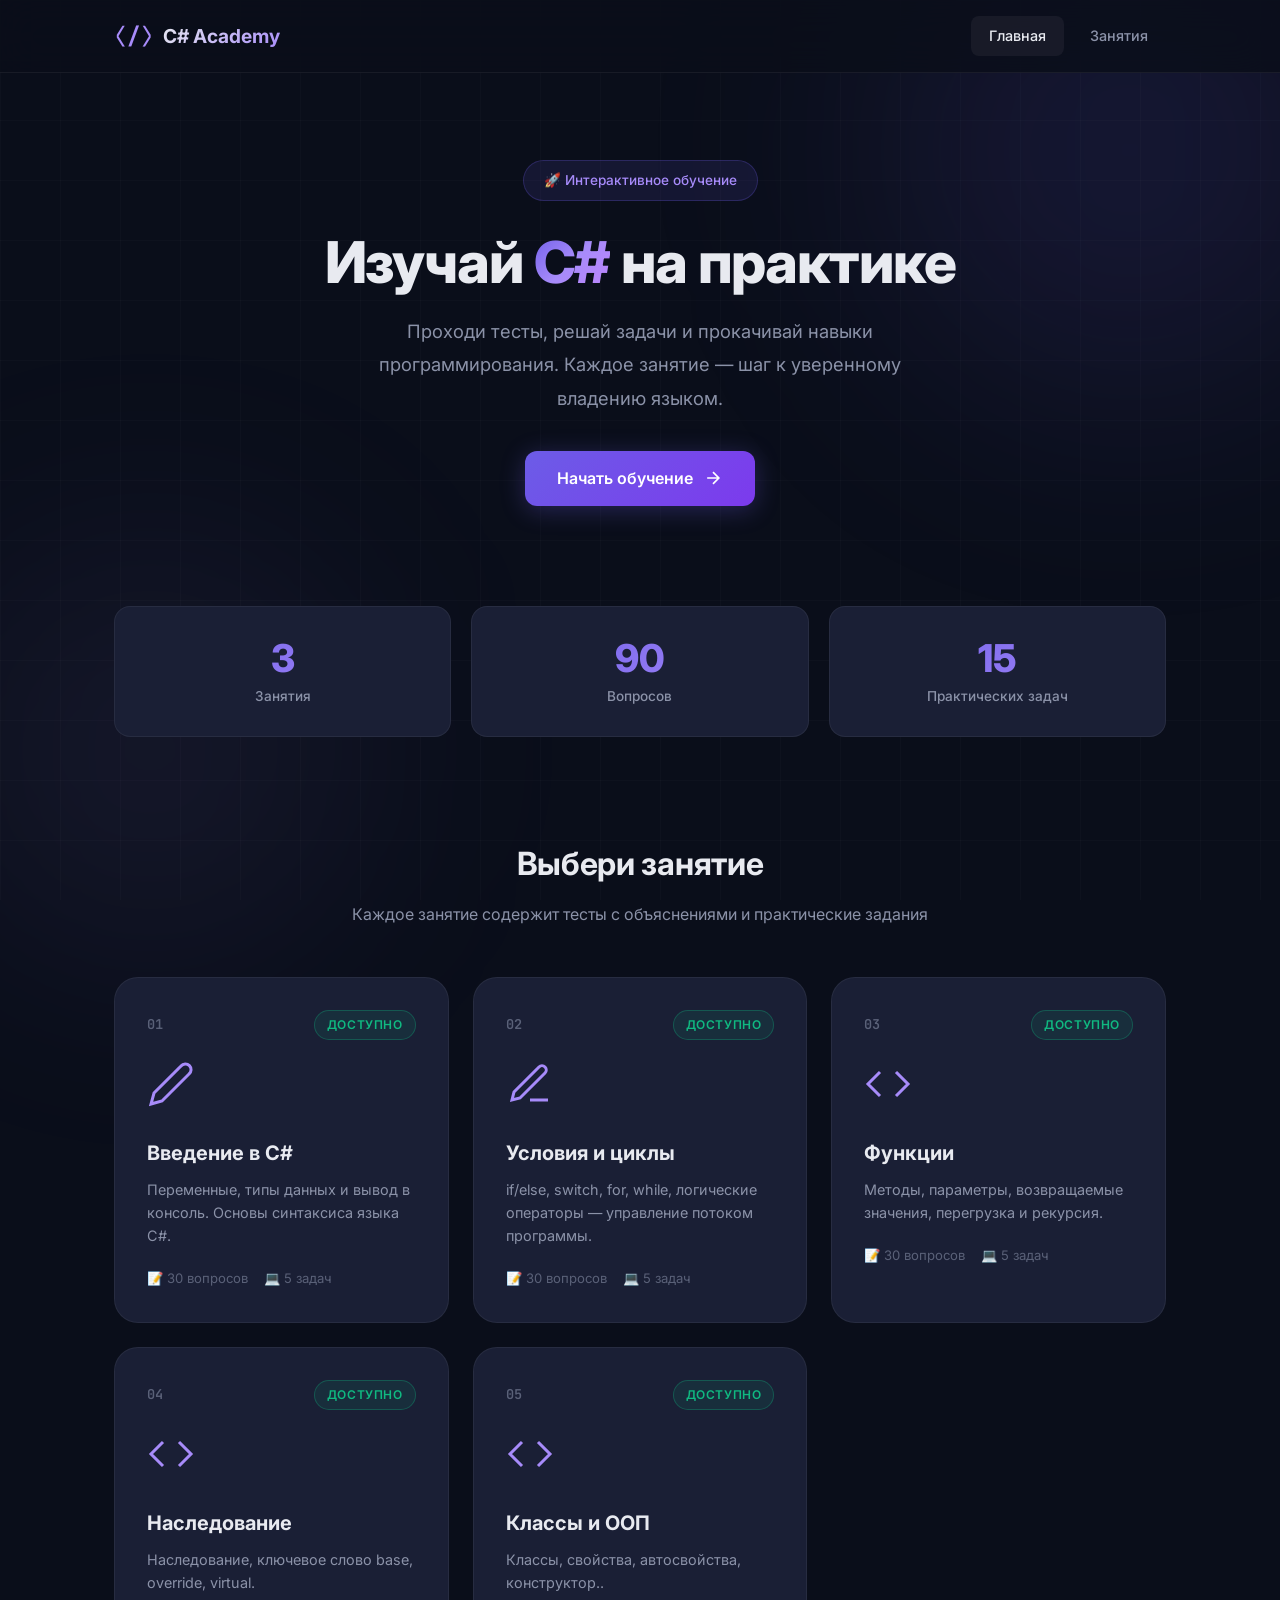
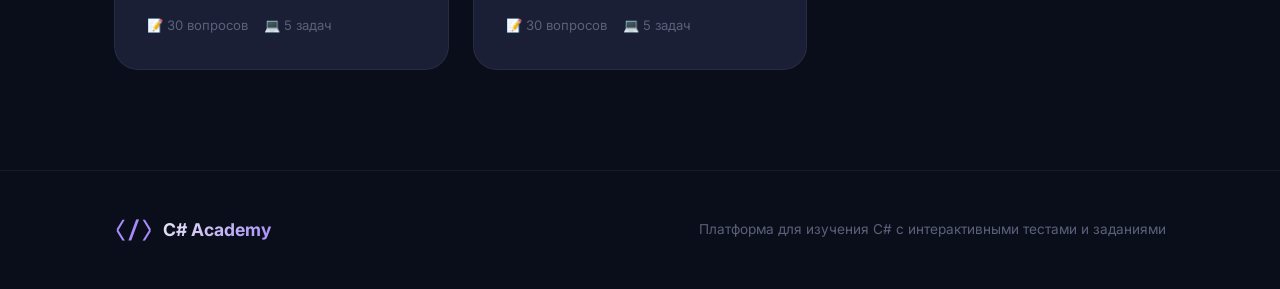
==== commit c030d9b2: "new lesson num 5" ====
--- a/index.html
+++ b/index.html
@@ -174,6 +174,32 @@
                         </svg>
                     </div>
                 </a>
+
+                <!-- Lesson 5 -->
+
+                <a href="lesson5.html" class="lesson-card" style="--delay: 0.3s">
+                    <div class="lesson-card-header">
+                        <span class="lesson-number">05</span>
+                        <span class="lesson-status available">Доступно</span>
+                    </div>
+                    <div class="lesson-card-icon">
+                        <svg width="48" height="48" viewBox="0 0 24 24" fill="none" stroke="currentColor" stroke-width="1.5">
+                            <polyline points="16 18 22 12 16 6"/>
+                            <polyline points="8 6 2 12 8 18"/>
+                        </svg>
+                    </div>
+                    <h3 class="lesson-card-title">Классы и ООП</h3>
+                    <p class="lesson-card-desc">Классы, свойства, автосвойства, конструктор..</p>
+                    <div class="lesson-card-meta">
+                        <span>📝 30 вопросов</span>
+                        <span>💻 5 задач</span>
+                    </div>
+                    <div class="lesson-card-arrow">
+                        <svg width="24" height="24" viewBox="0 0 24 24" fill="none" stroke="currentColor" stroke-width="2">
+                            <path d="M5 12h14M12 5l7 7-7 7"/>
+                        </svg>
+                    </div>
+                </a>
             </div>
         </div>
     </section>
